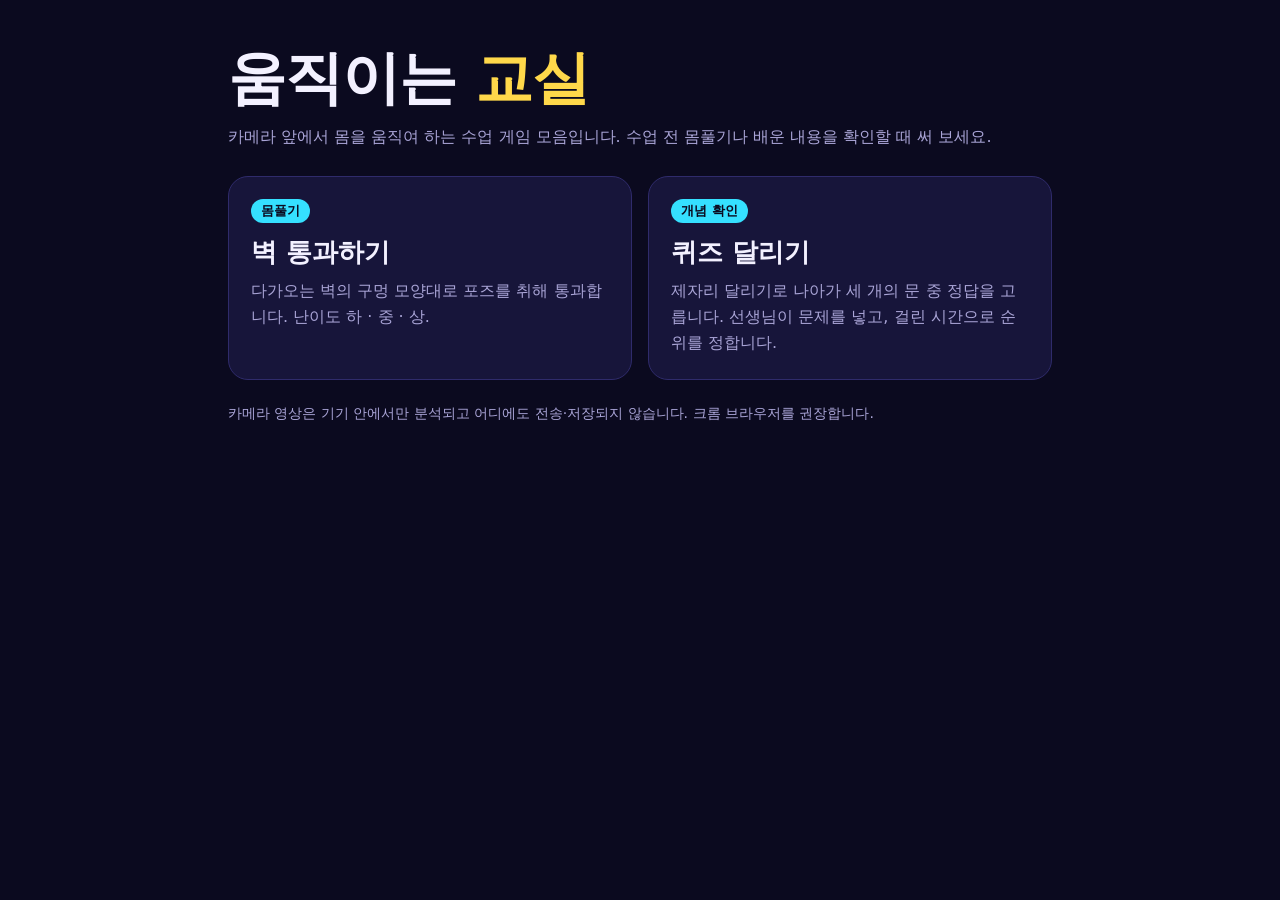
==== play/index.html @ 00a38081 "Add files via upload" ====
<!doctype html>
<html lang="ko">
<head>
<meta charset="utf-8">
<meta name="viewport" content="width=device-width, initial-scale=1, viewport-fit=cover">
<title>움직이는 교실</title>
<style>
  :root{ --bg:#0b0a1f; --panel:#17153a; --line:#2f2b6b; --text:#f3f1ff; --dim:#a9a4d6; --yellow:#ffd84a; --cyan:#35e0ff; }
  *{box-sizing:border-box}
  html,body{margin:0;min-height:100%;background:var(--bg);color:var(--text);
    font-family:"Pretendard","Noto Sans KR","Malgun Gothic",system-ui,sans-serif}
  main{max-width:860px;margin:0 auto;padding:32px 18px 60px}
  h1{font-size:clamp(34px,8vw,58px);margin:8px 0 6px;letter-spacing:-1px}
  h1 span{color:var(--yellow)}
  .sub{color:var(--dim);margin:0 0 26px;line-height:1.6}
  .grid{display:grid;grid-template-columns:repeat(auto-fit,minmax(260px,1fr));gap:16px}
  a.card{display:block;text-decoration:none;color:inherit;background:var(--panel);border:1px solid var(--line);
    border-radius:20px;padding:22px;transition:transform .15s,border-color .15s}
  a.card:hover{transform:translateY(-4px);border-color:var(--yellow)}
  .tag{display:inline-block;font-size:13px;font-weight:700;color:#0b0a1f;background:var(--cyan);border-radius:999px;padding:3px 10px}
  .card h2{font-size:26px;margin:12px 0 8px}
  .card p{margin:0;color:var(--dim);line-height:1.65}
  .note{color:var(--dim);font-size:14px;margin-top:22px;line-height:1.6}
</style>
</head>
<body>
<main>
  <h1>움직이는 <span>교실</span></h1>
  <p class="sub">카메라 앞에서 몸을 움직여 하는 수업 게임 모음입니다. 수업 전 몸풀기나 배운 내용을 확인할 때 써 보세요.</p>
  <div class="grid">
    <a class="card" href="wall.html">
      <span class="tag">몸풀기</span>
      <h2>벽 통과하기</h2>
      <p>다가오는 벽의 구멍 모양대로 포즈를 취해 통과합니다. 난이도 하 · 중 · 상.</p>
    </a>
    <a class="card" href="quiz-run.html">
      <span class="tag">개념 확인</span>
      <h2>퀴즈 달리기</h2>
      <p>제자리 달리기로 나아가 세 개의 문 중 정답을 고릅니다. 선생님이 문제를 넣고, 걸린 시간으로 순위를 정합니다.</p>
    </a>
  </div>
  <p class="note">카메라 영상은 기기 안에서만 분석되고 어디에도 전송·저장되지 않습니다. 크롬 브라우저를 권장합니다.</p>
</main>
</body>
</html>
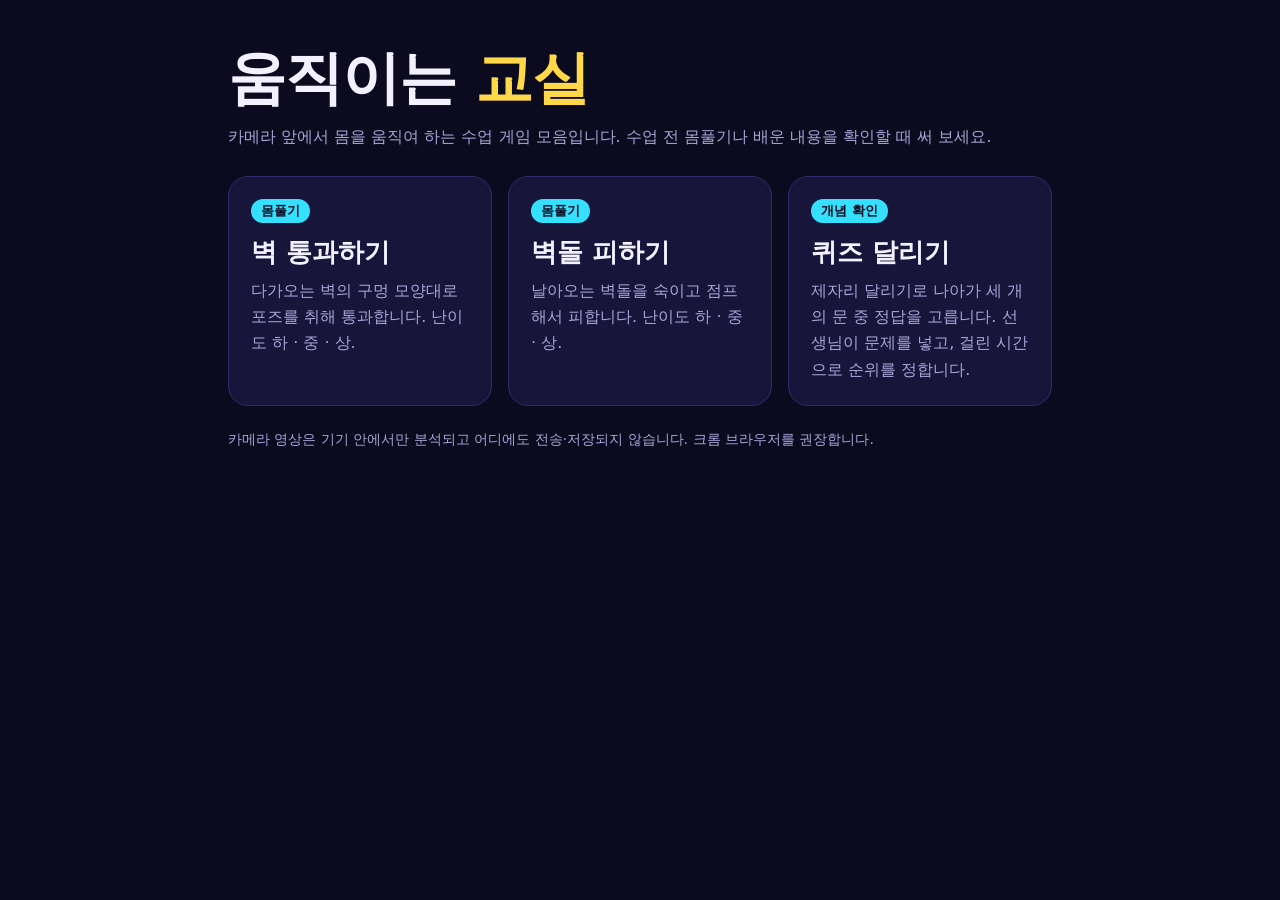
==== commit 45cd441f: "Add files via upload" ====
--- a/play/index.html
+++ b/play/index.html
@@ -33,6 +33,11 @@
       <h2>벽 통과하기</h2>
       <p>다가오는 벽의 구멍 모양대로 포즈를 취해 통과합니다. 난이도 하 · 중 · 상.</p>
     </a>
+    <a class="card" href="dodge.html">
+      <span class="tag">몸풀기</span>
+      <h2>벽돌 피하기</h2>
+      <p>날아오는 벽돌을 숙이고 점프해서 피합니다. 난이도 하 · 중 · 상.</p>
+    </a>
     <a class="card" href="quiz-run.html">
       <span class="tag">개념 확인</span>
       <h2>퀴즈 달리기</h2>
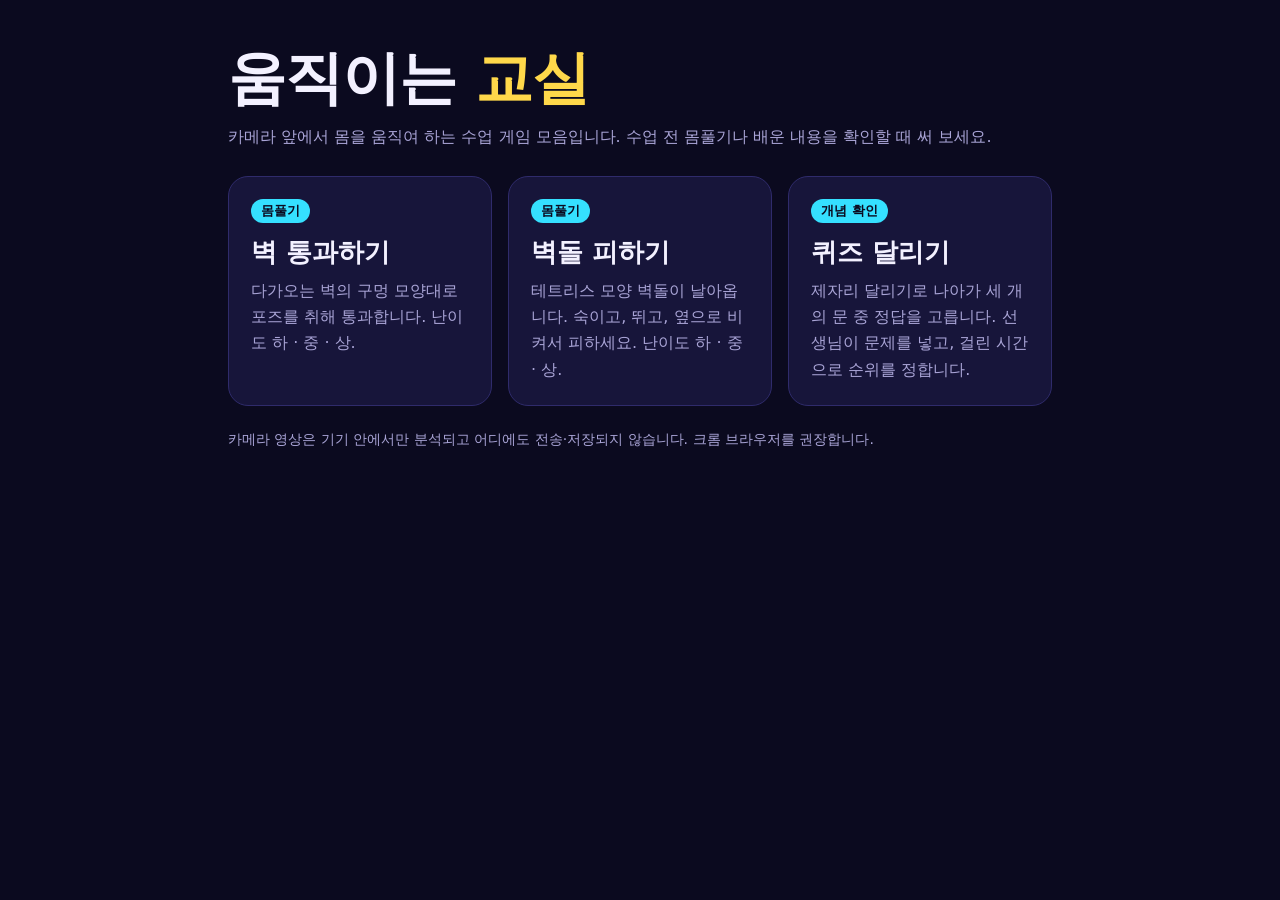
==== commit 8b15b4d1: "Add files via upload" ====
--- a/play/index.html
+++ b/play/index.html
@@ -36,7 +36,7 @@
     <a class="card" href="dodge.html">
       <span class="tag">몸풀기</span>
       <h2>벽돌 피하기</h2>
-      <p>날아오는 벽돌을 숙이고 점프해서 피합니다. 난이도 하 · 중 · 상.</p>
+      <p>테트리스 모양 벽돌이 날아옵니다. 숙이고, 뛰고, 옆으로 비켜서 피하세요. 난이도 하 · 중 · 상.</p>
     </a>
     <a class="card" href="quiz-run.html">
       <span class="tag">개념 확인</span>
